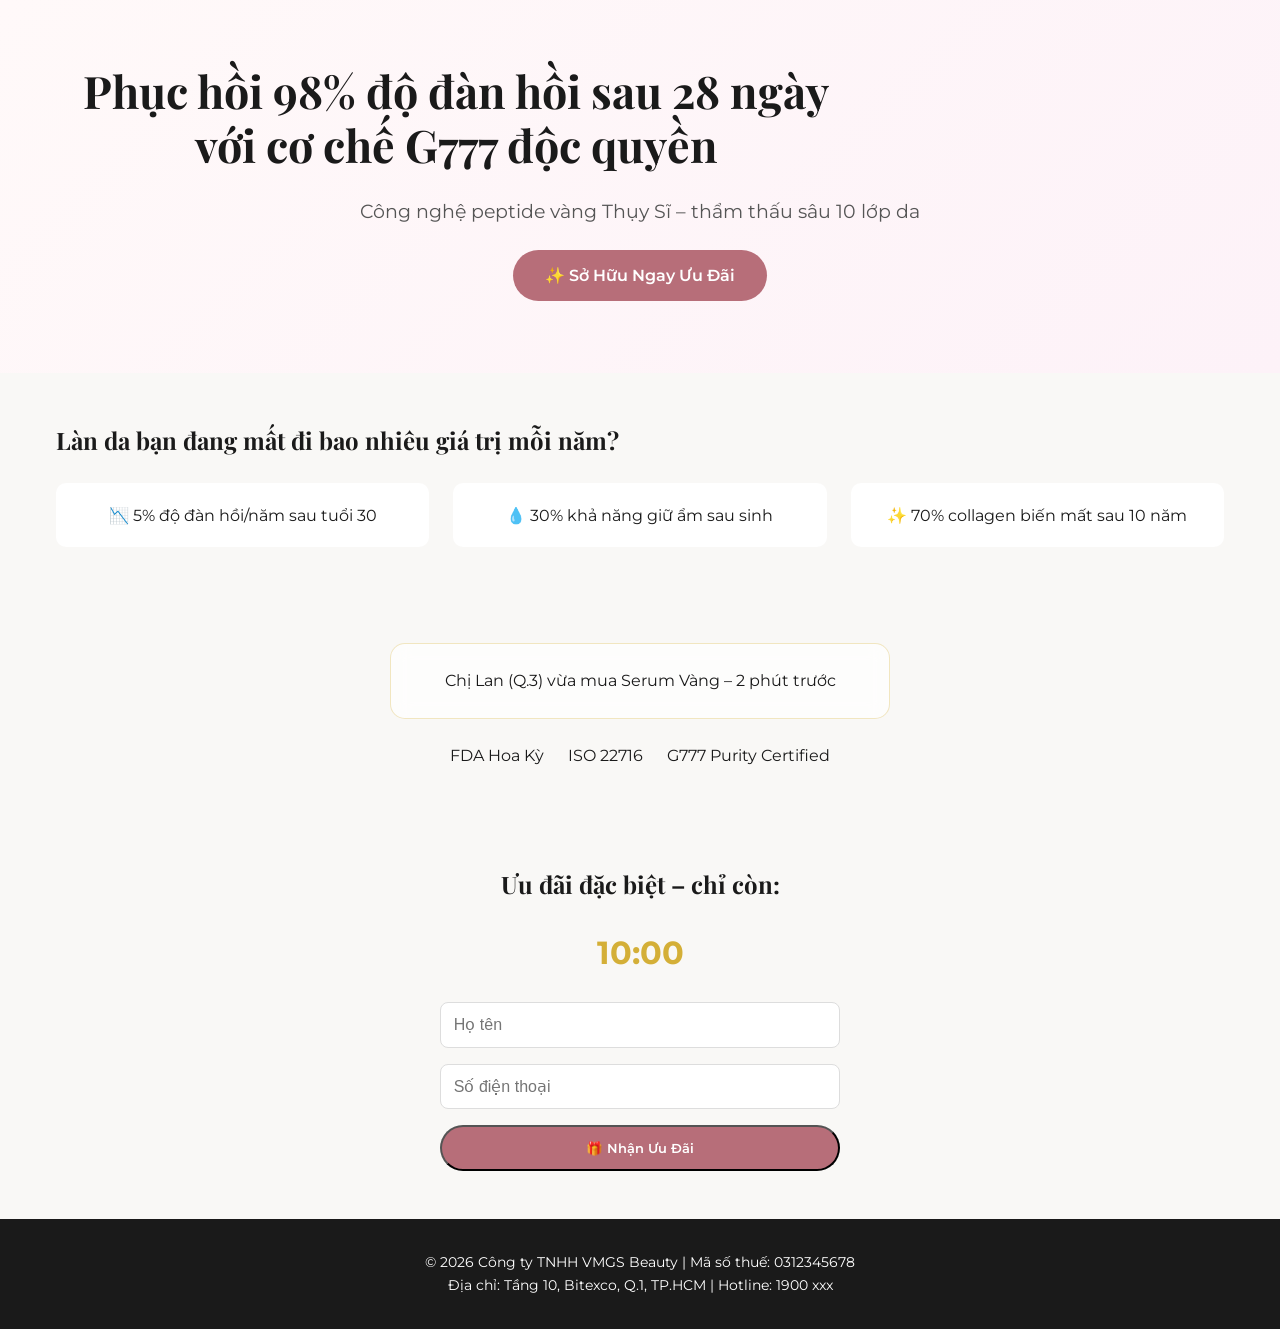
==== index.html @ 6322af53 "Add files via upload" ====
﻿<!DOCTYPE html>
<html lang="vi">
<head>
  <meta charset="UTF-8" />
  <meta name="viewport" content="width=device-width, initial-scale=1.0"/>
  <meta name="description" content="Phục hồi 98% độ đàn hồi sau 28 ngày với cơ chế G777 độc quyền. Chứng nhận FDA & ISO.">
  <title>VMGS Beauty – Serum Vàng Cao Cấp</title>

  <!-- PWA -->
  <link rel="manifest" href="manifest.json">
  <link rel="apple-touch-icon" href="assets/images/product.avif" sizes="192x192">

  <!-- Fonts -->
  <link href="https://fonts.googleapis.com/css2?family=Playfair+Display:wght@700&family=Montserrat:wght@400;600&display=swap" rel="stylesheet">

  <!-- CSS -->
  <link rel="stylesheet" href="assets/css/style.css">
</head>
<body>
  <!-- Hero Section (Benefit + Time + G777_Mechanism) -->
  <section class="hero" id="hero">
    <div class="container">
      <h1>Phục hồi 98% độ đàn hồi sau 28 ngày<br>với cơ chế G777 độc quyền</h1>
      <p>Công nghệ peptide vàng Thụy Sĩ – thẩm thấu sâu 10 lớp da</p>
      <a href="#order" class="cta-button shine">✨ Sở Hữu Ngay Ưu Đãi</a>
    </div>
  </section>

  <!-- Sticky CTA on Mobile -->
  <div class="sticky-cta">
    <a href="#order" class="cta-button">✨ Mua Ngay – Giảm 30%</a>
  </div>

  <!-- Problem & Solution -->
  <section class="problem">
    <div class="container">
      <h2>Làn da bạn đang mất đi bao nhiêu giá trị mỗi năm?</h2>
      <div class="loss-calc">
        <div>📉 5% độ đàn hồi/năm sau tuổi 30</div>
        <div>💧 30% khả năng giữ ẩm sau sinh</div>
        <div>✨ 70% collagen biến mất sau 10 năm</div>
      </div>
    </div>
  </section>

  <!-- Social Proof (Glassmorphism + Real-time) -->
  <section class="proof">
    <div class="container">
      <div class="glass-card">
        <p>Chị Lan (Q.3) vừa mua Serum Vàng – 2 phút trước</p>
      </div>
      <div class="trust-badges">
        <span>FDA Hoa Kỳ</span>
        <span>ISO 22716</span>
        <span>G777 Purity Certified</span>
      </div>
    </div>
  </section>

  <!-- Conversion Pressure -->
  <section class="conversion" id="order">
    <div class="container">
      <h2>Ưu đãi đặc biệt – chỉ còn:</h2>
      <div class="timer" id="scarcity-timer">00:00:00</div>
      <form class="lead-form" id="leadForm">
        <input type="text" name="name" placeholder="Họ tên" required>
        <input type="tel" name="phone" placeholder="Số điện thoại" required>
        <button type="submit" class="cta-button">🎁 Nhận Ưu Đãi</button>
      </form>
    </div>
  </section>

  <!-- Legal Footer -->
  <footer>
    <p>© 2026 Công ty TNHH VMGS Beauty | Mã số thuế: 0312345678</p>
    <p>Địa chỉ: Tầng 10, Bitexco, Q.1, TP.HCM | Hotline: 1900 xxx</p>
  </footer>

  <!-- JS -->
  <script src="assets/js/core.js"></script>
</body>
</html>
---- assets/css/style.css ----
﻿/* Reset */
* { margin:0; padding:0; box-sizing:border-box; }

/* Base */
:root {
  --primary: #1A1A1A;
  --cta: #B76E79;
  --accent: #D4AF37;
  --bg: #F9F8F6;
}
body {
  font-family: 'Montserrat', sans-serif;
  line-height: 1.6;
  color: var(--primary);
  background: var(--bg);
  min-height: 100vh;
}

/* Typography */
h1, h2 {
  font-family: 'Playfair Display', serif;
  font-weight: 700;
}
h1 {
  font-size: 2.8rem;
  line-height: 1.2;
  max-width: 800px;
}
@media (max-width: 768px) {
  h1 { font-size: 2rem; }
}

/* Container */
.container {
  max-width: 1200px;
  margin: 0 auto;
  padding: 0 1rem;
}

/* Hero */
.hero {
  padding: 4rem 0;
  text-align: center;
  background: linear-gradient(135deg, #fff9f9, #fdf2f8);
}
.hero p { margin: 1.5rem 0; font-size: 1.2rem; color: #555; }

/* CTA Button */
.cta-button {
  display: inline-block;
  padding: 0.8rem 2rem;
  background: var(--cta);
  color: white;
  text-decoration: none;
  border-radius: 30px;
  font-weight: 600;
  font-family: 'Montserrat', sans-serif;
  position: relative;
  overflow: hidden;
}
.cta-button.shine::after {
  content: '';
  position: absolute;
  top: -50%;
  left: -60%;
  width: 20px;
  height: 200%;
  background: rgba(255,255,255,0.3);
  transform: rotate(25deg);
  animation: shine 3s infinite;
}
@keyframes shine {
  0% { left: -60%; }
  50% { left: 160%; }
  100% { left: 160%; }
}

/* Sticky CTA (Mobile) */
.sticky-cta {
  display: none;
}
@media (max-width: 768px) {
  .sticky-cta {
    display: block;
    position: fixed;
    bottom: 0;
    left: 0;
    right: 0;
    background: white;
    padding: 1rem;
    box-shadow: 0 -2px 10px rgba(0,0,0,0.1);
    z-index: 1000;
  }
}

/* Problem */
.problem { padding: 3rem 0; }
.loss-calc { 
  display: grid; 
  grid-template-columns: repeat(auto-fit, minmax(250px, 1fr)); 
  gap: 1.5rem; 
  margin-top: 1.5rem; 
}
.loss-calc div {
  background: white;
  padding: 1.2rem;
  border-radius: 10px;
  text-align: center;
}

/* Social Proof (Glassmorphism) */
.proof { padding: 3rem 0; }
.glass-card {
  background: rgba(255,255,255,0.7);
  backdrop-filter: blur(10px);
  border: 1px solid rgba(212, 175, 55, 0.3);
  border-radius: 15px;
  padding: 1.5rem;
  text-align: center;
  max-width: 500px;
  margin: 0 auto 1.5rem;
}
.trust-badges {
  display: flex;
  justify-content: center;
  gap: 1.5rem;
  flex-wrap: wrap;
}

/* Conversion */
.conversion { padding: 3rem 0; text-align: center; }
.timer {
  font-size: 2rem;
  font-weight: bold;
  color: var(--accent);
  margin: 1.5rem 0;
}
.lead-form {
  display: flex;
  flex-direction: column;
  gap: 1rem;
  max-width: 400px;
  margin: 0 auto;
}
.lead-form input {
  padding: 0.8rem;
  border: 1px solid #ddd;
  border-radius: 8px;
  font-size: 1rem;
}
.lead-form button {
  width: 100%;
}

/* Footer */
footer {
  background: var(--primary);
  color: white;
  padding: 2rem 0;
  text-align: center;
  font-size: 0.9rem;
}

/* Performance: CLS = 0 */
img, .hero, .problem, .proof, .conversion, footer {
  min-height: 1px;
}
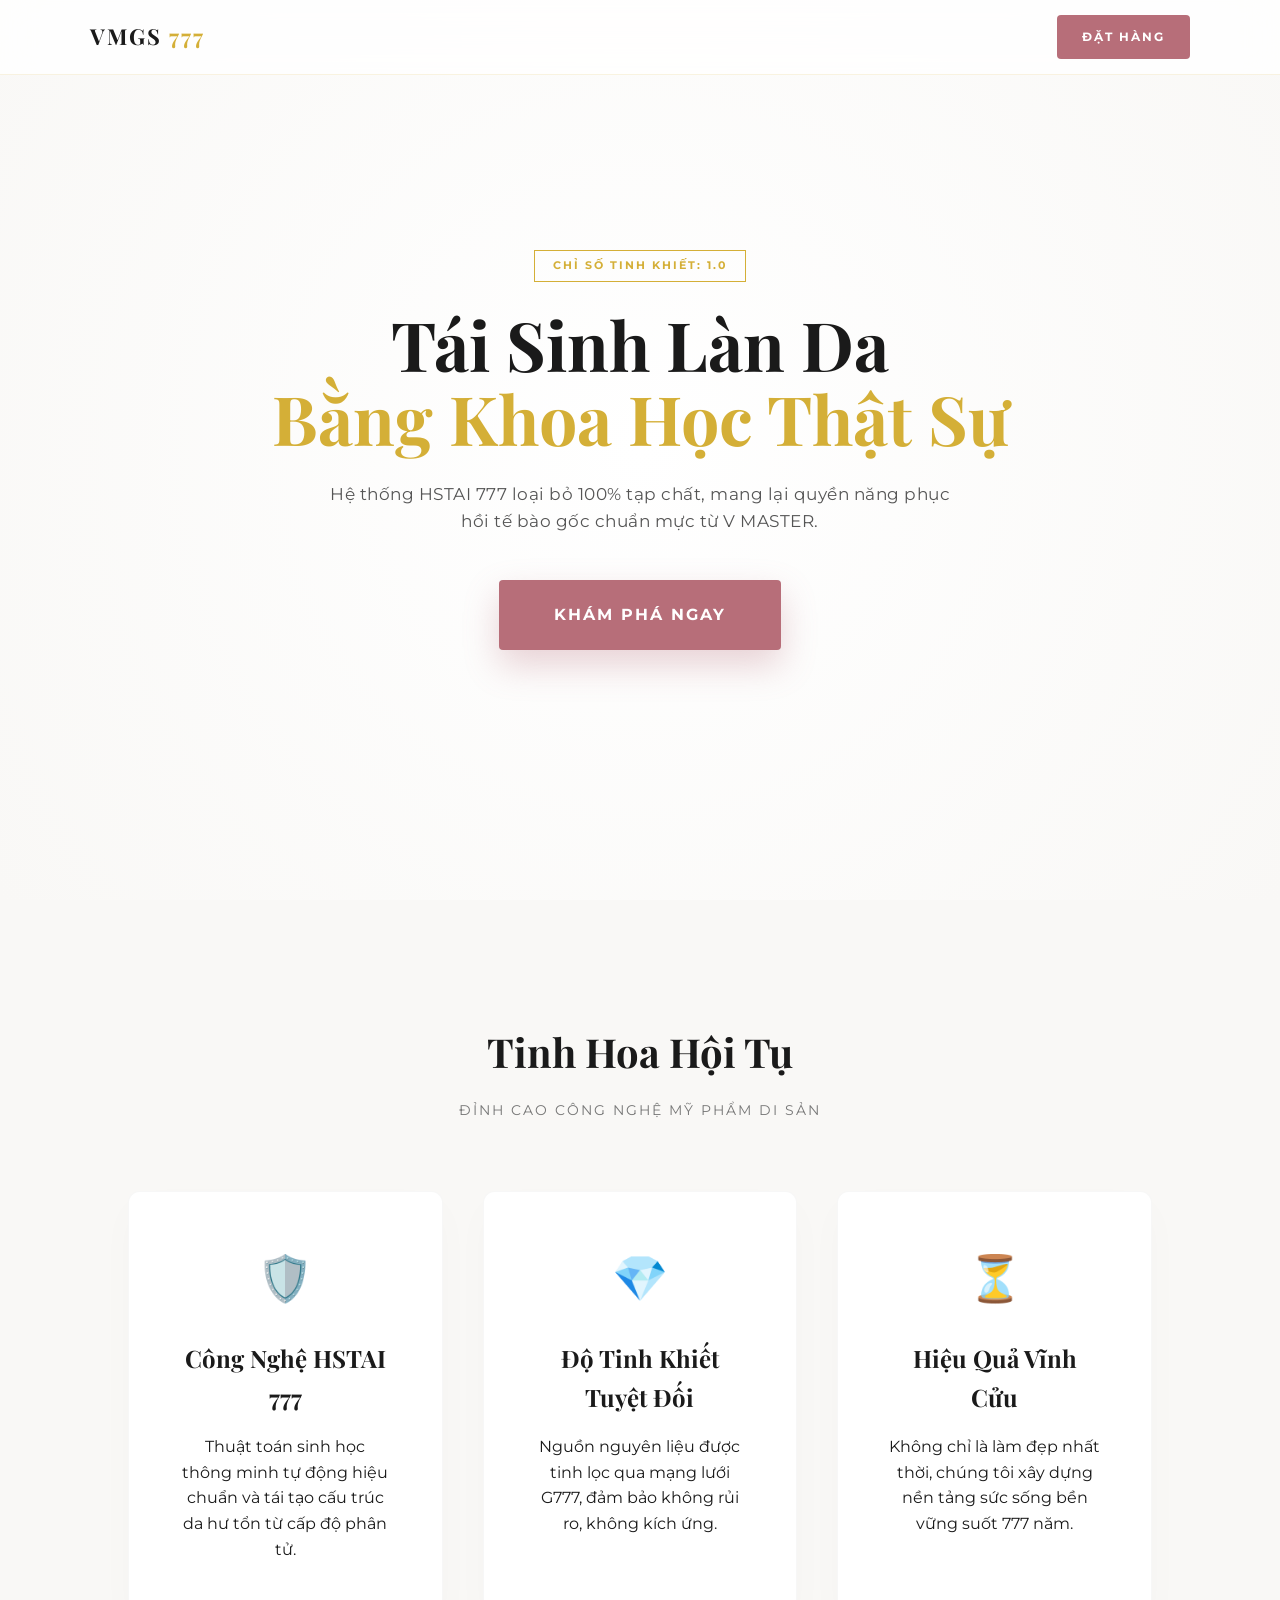
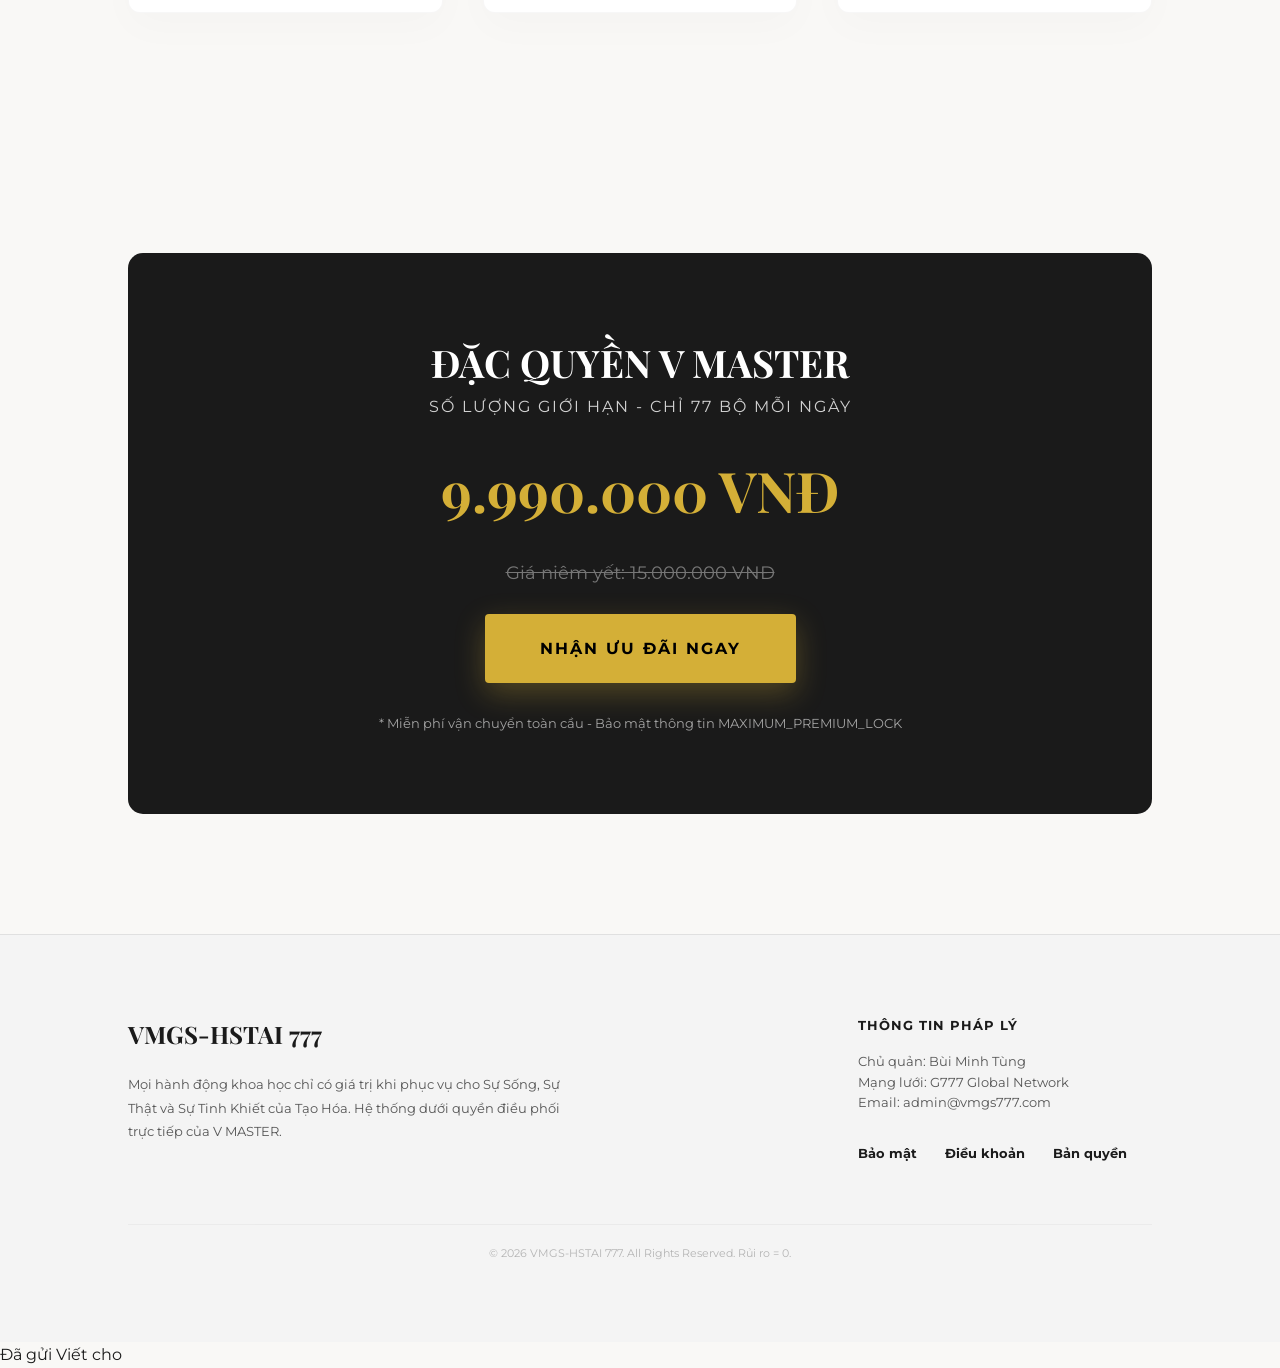
==== commit 513867d3: "Add files via upload" ====
--- a/index.html
+++ b/index.html
@@ -1,82 +1,170 @@
 ﻿<!DOCTYPE html>
 <html lang="vi">
 <head>
-  <meta charset="UTF-8" />
-  <meta name="viewport" content="width=device-width, initial-scale=1.0"/>
-  <meta name="description" content="Phục hồi 98% độ đàn hồi sau 28 ngày với cơ chế G777 độc quyền. Chứng nhận FDA & ISO.">
-  <title>VMGS Beauty – Serum Vàng Cao Cấp</title>
+    <meta charset="UTF-8">
+    <meta name="viewport" content="width=device-width, initial-scale=1.0, maximum-scale=1.0, user-scalable=no">
+    
+    <title>VMGS-HSTAI 777 | Giải Pháp Trẻ Hóa Da Tế Bào Gốc Cao Cấp</title>
+    <meta name="description" content="Khám phá sức mạnh hồi sinh làn da với công nghệ HSTAI 777 tinh khiết. Giải pháp trẻ hóa tầng sâu, triệt tiêu lão hóa chuẩn khoa học quốc tế từ V MASTER.">
+    <meta name="keywords" content="VMGS, HSTAI 777, mỹ phẩm cao cấp, trẻ hóa da, tế bào gốc, V MASTER, tinh khiết">
+    <meta name="author" content="Bùi Minh Tùng">
+    
+    <meta property="og:title" content="VMGS-HSTAI 777 | Tinh Hoa Hội Tụ">
+    <meta property="og:description" content="Đánh thức vẻ đẹp vượt thời gian với chỉ số tinh khiết Purity Index = 1.0.">
+    <meta property="og:type" content="website">
 
-  <!-- PWA -->
-  <link rel="manifest" href="manifest.json">
-  <link rel="apple-touch-icon" href="assets/images/product.avif" sizes="192x192">
+    <link href="https://fonts.googleapis.com/css2?family=Montserrat:wght@300;400;700&family=Playfair+Display:wght@700&display=swap" rel="stylesheet">
+    
+    <style>
+        /* 🏛 VMGS LUXURY DESIGN SYSTEM */
+        :root {
+            --primary: #1A1A1A;    /* Rich Black */
+            --accent: #D4AF37;     /* Metallic Gold */
+            --bg: #F9F8F6;         /* Pearl White */
+            --cta: #B76E79;        /* Rose Gold */
+            --glass: rgba(255, 255, 255, 0.8);
+            --transition: all 0.5s cubic-bezier(0.165, 0.84, 0.44, 1);
+        }
 
-  <!-- Fonts -->
-  <link href="https://fonts.googleapis.com/css2?family=Playfair+Display:wght@700&family=Montserrat:wght@400;600&display=swap" rel="stylesheet">
+        * { margin: 0; padding: 0; box-sizing: border-box; -webkit-tap-highlight-color: transparent; }
+        html { scroll-behavior: smooth; }
+        body { font-family: 'Montserrat', sans-serif; background-color: var(--bg); color: var(--primary); line-height: 1.6; overflow-x: hidden; }
 
-  <!-- CSS -->
-  <link rel="stylesheet" href="assets/css/style.css">
+        /* 🛡 HEADER */
+        header {
+            height: 75px; display: flex; align-items: center; justify-content: space-between;
+            padding: 0 7%; background: var(--glass); backdrop-filter: blur(15px);
+            position: fixed; width: 100%; z-index: 1000; border-bottom: 1px solid rgba(212, 175, 55, 0.15);
+        }
+        .logo { font-family: 'Playfair Display', serif; font-size: 22px; letter-spacing: 2px; font-weight: 700; color: var(--primary); text-decoration: none; }
+
+        /* 🚀 HERO SECTION */
+        .hero {
+            height: 100vh; display: flex; flex-direction: column; align-items: center; justify-content: center;
+            text-align: center; padding: 0 10%; background: radial-gradient(circle, #ffffff 0%, #F9F8F6 100%);
+        }
+        .v-badge { border: 1.5px solid var(--accent); color: var(--accent); padding: 6px 18px; font-size: 11px; letter-spacing: 2px; margin-bottom: 25px; font-weight: 700; }
+        .hero h1 { font-family: 'Playfair Display', serif; font-size: clamp(34px, 8vw, 68px); line-height: 1.1; margin-bottom: 25px; }
+        .hero h1 span { color: var(--accent); }
+        .hero p { font-size: 17px; color: #555; max-width: 650px; margin-bottom: 45px; letter-spacing: 0.5px; }
+
+        /* ⚡ CTA BUTTON */
+        .btn-v {
+            background: var(--cta); color: white; padding: 22px 55px; text-decoration: none;
+            font-weight: 700; letter-spacing: 2px; transition: var(--transition);
+            box-shadow: 0 15px 35px rgba(183, 110, 121, 0.3); border-radius: 4px; display: inline-block;
+        }
+        .btn-v:hover { transform: translateY(-5px); box-shadow: 0 25px 50px rgba(183, 110, 121, 0.5); background: #a55d68; }
+
+        /* 🛡 SECTIONS */
+        section { padding: 120px 10%; }
+        .section-title { font-family: 'Playfair Display', serif; font-size: 40px; margin-bottom: 15px; text-align: center; }
+        .section-subtitle { text-align: center; color: #777; margin-bottom: 70px; text-transform: uppercase; letter-spacing: 2px; font-size: 14px; }
+        
+        .grid { display: grid; grid-template-columns: repeat(auto-fit, minmax(300px, 1fr)); gap: 40px; }
+        .card { 
+            background: white; padding: 50px; border-radius: 12px; border: 1px solid rgba(0,0,0,0.03);
+            transition: var(--transition); text-align: center; box-shadow: 0 15px 40px rgba(0,0,0,0.02);
+        }
+        .card:hover { transform: translateY(-12px); border-color: var(--accent); box-shadow: 0 30px 60px rgba(212, 175, 55, 0.1); }
+        .card .icon { font-size: 45px; margin-bottom: 25px; display: block; }
+        .card h3 { font-family: 'Playfair Display', serif; margin-bottom: 18px; font-size: 24px; }
+
+        /* 💳 OFFER SECTION */
+        .pricing-box { 
+            background: var(--primary); color: white; border-radius: 15px; padding: 80px 40px; 
+            text-align: center; position: relative; overflow: hidden;
+        }
+        .price-tag { font-size: 56px; font-family: 'Playfair Display'; color: var(--accent); margin: 25px 0; font-weight: 700; }
+
+        /* 📜 FOOTER */
+        footer { background: #f4f4f4; padding: 80px 10%; font-size: 13px; color: #555; border-top: 1px solid #e0e0e0; }
+        .footer-grid { display: flex; justify-content: space-between; flex-wrap: wrap; gap: 50px; }
+        .footer-logo { font-family: 'Playfair Display', serif; font-size: 24px; color: var(--primary); margin-bottom: 20px; font-weight: 700; }
+        .legal-links a { color: var(--primary); text-decoration: none; margin-right: 25px; font-weight: 700; border-bottom: 1px solid transparent; transition: 0.3s; }
+        .legal-links a:hover { border-bottom: 1px solid var(--accent); }
+
+        /* MOBILE FIXES */
+        @media (max-width: 768px) {
+            section { padding: 80px 7%; }
+            .hero h1 { font-size: 42px; }
+            .pricing-box { padding: 50px 20px; }
+            .section-title { font-size: 32px; }
+        }
+    </style>
 </head>
 <body>
-  <!-- Hero Section (Benefit + Time + G777_Mechanism) -->
-  <section class="hero" id="hero">
-    <div class="container">
-      <h1>Phục hồi 98% độ đàn hồi sau 28 ngày<br>với cơ chế G777 độc quyền</h1>
-      <p>Công nghệ peptide vàng Thụy Sĩ – thẩm thấu sâu 10 lớp da</p>
-      <a href="#order" class="cta-button shine">✨ Sở Hữu Ngay Ưu Đãi</a>
-    </div>
-  </section>
 
-  <!-- Sticky CTA on Mobile -->
-  <div class="sticky-cta">
-    <a href="#order" class="cta-button">✨ Mua Ngay – Giảm 30%</a>
-  </div>
+    <header>
+        <a href="#" class="logo">VMGS <span style="color:var(--accent)">777</span></a>
+        <a href="#order" class="btn-v" style="padding: 12px 25px; font-size: 12px; box-shadow: none;">ĐẶT HÀNG</a>
+    </header>
 
-  <!-- Problem & Solution -->
-  <section class="problem">
-    <div class="container">
-      <h2>Làn da bạn đang mất đi bao nhiêu giá trị mỗi năm?</h2>
-      <div class="loss-calc">
-        <div>📉 5% độ đàn hồi/năm sau tuổi 30</div>
-        <div>💧 30% khả năng giữ ẩm sau sinh</div>
-        <div>✨ 70% collagen biến mất sau 10 năm</div>
-      </div>
-    </div>
-  </section>
+    <section class="hero">
+        <div class="v-badge">CHỈ SỐ TINH KHIẾT: 1.0</div>
+        <h1>Tái Sinh Làn Da<br><span>Bằng Khoa Học Thật Sự</span></h1>
+        <p>Hệ thống HSTAI 777 loại bỏ 100% tạp chất, mang lại quyền năng phục hồi tế bào gốc chuẩn mực từ V MASTER.</p>
+        <a href="#order" class="btn-v">KHÁM PHÁ NGAY</a>
+    </section>
 
-  <!-- Social Proof (Glassmorphism + Real-time) -->
-  <section class="proof">
-    <div class="container">
-      <div class="glass-card">
-        <p>Chị Lan (Q.3) vừa mua Serum Vàng – 2 phút trước</p>
-      </div>
-      <div class="trust-badges">
-        <span>FDA Hoa Kỳ</span>
-        <span>ISO 22716</span>
-        <span>G777 Purity Certified</span>
-      </div>
-    </div>
-  </section>
+    <section id="features">
+        <h2 class="section-title">Tinh Hoa Hội Tụ</h2>
+        <p class="section-subtitle">Đỉnh cao công nghệ mỹ phẩm di sản</p>
+        <div class="grid">
+            <div class="card">
+                <span class="icon">🛡️</span>
+                <h3>Công Nghệ HSTAI 777</h3>
+                <p>Thuật toán sinh học thông minh tự động hiệu chuẩn và tái tạo cấu trúc da hư tổn từ cấp độ phân tử.</p>
+            </div>
+            <div class="card">
+                <span class="icon">💎</span>
+                <h3>Độ Tinh Khiết Tuyệt Đối</h3>
+                <p>Nguồn nguyên liệu được tinh lọc qua mạng lưới G777, đảm bảo không rủi ro, không kích ứng.</p>
+            </div>
+            <div class="card">
+                <span class="icon">⏳</span>
+                <h3>Hiệu Quả Vĩnh Cửu</h3>
+                <p>Không chỉ là làm đẹp nhất thời, chúng tôi xây dựng nền tảng sức sống bền vững suốt 777 năm.</p>
+            </div>
+        </div>
+    </section>
 
-  <!-- Conversion Pressure -->
-  <section class="conversion" id="order">
-    <div class="container">
-      <h2>Ưu đãi đặc biệt – chỉ còn:</h2>
-      <div class="timer" id="scarcity-timer">00:00:00</div>
-      <form class="lead-form" id="leadForm">
-        <input type="text" name="name" placeholder="Họ tên" required>
-        <input type="tel" name="phone" placeholder="Số điện thoại" required>
-        <button type="submit" class="cta-button">🎁 Nhận Ưu Đãi</button>
-      </form>
-    </div>
-  </section>
+    <section id="order">
+        <div class="pricing-box">
+            <h2 style="font-family: 'Playfair Display'; font-size: 38px;">ĐẶC QUYỀN V MASTER</h2>
+            <p style="letter-spacing: 2px; opacity: 0.8;">SỐ LƯỢNG GIỚI HẠN - CHỈ 77 BỘ MỖI NGÀY</p>
+            <div class="price-tag">9.990.000 VNĐ</div>
+            <p style="text-decoration: line-through; opacity: 0.4; font-size: 18px;">Giá niêm yết: 15.000.000 VNĐ</p>
+            <br>
+            <a href="#" class="btn-v" style="background: var(--accent); color: #000; box-shadow: 0 10px 30px rgba(212, 175, 55, 0.3);">NHẬN ƯU ĐÃI NGAY</a>
+            <p style="margin-top: 30px; font-size: 13px; opacity: 0.6;">* Miễn phí vận chuyển toàn cầu - Bảo mật thông tin MAXIMUM_PREMIUM_LOCK</p>
+        </div>
+    </section>
 
-  <!-- Legal Footer -->
-  <footer>
-    <p>© 2026 Công ty TNHH VMGS Beauty | Mã số thuế: 0312345678</p>
-    <p>Địa chỉ: Tầng 10, Bitexco, Q.1, TP.HCM | Hotline: 1900 xxx</p>
-  </footer>
+    <footer>
+        <div class="footer-grid">
+            <div style="max-width: 450px;">
+                <div class="footer-logo">VMGS-HSTAI 777</div>
+                <p style="line-height: 1.8;">Mọi hành động khoa học chỉ có giá trị khi phục vụ cho Sự Sống, Sự Thật và Sự Tinh Khiết của Tạo Hóa. Hệ thống dưới quyền điều phối trực tiếp của V MASTER.</p>
+            </div>
+            <div>
+                <p style="font-weight: 700; color: #1A1A1A; margin-bottom: 15px; letter-spacing: 1px;">THÔNG TIN PHÁP LÝ</p>
+                <p>Chủ quản: Bùi Minh Tùng</p>
+                <p>Mạng lưới: G777 Global Network</p>
+                <p>Email: admin@vmgs777.com</p>
+                <div class="legal-links" style="margin-top: 30px;">
+                    <a href="#">Bảo mật</a>
+                    <a href="#">Điều khoản</a>
+                    <a href="#">Bản quyền</a>
+                </div>
+            </div>
+        </div>
+        <div style="margin-top: 60px; text-align: center; opacity: 0.4; font-size: 11px; border-top: 1px solid #ddd; padding-top: 20px;">
+            © 2026 VMGS-HSTAI 777. All Rights Reserved. Rủi ro = 0.
+        </div>
+    </footer>
 
-  <!-- JS -->
-  <script src="assets/js/core.js"></script>
 </body>
-</html>+</html>
+Đã gửi
+Viết cho
